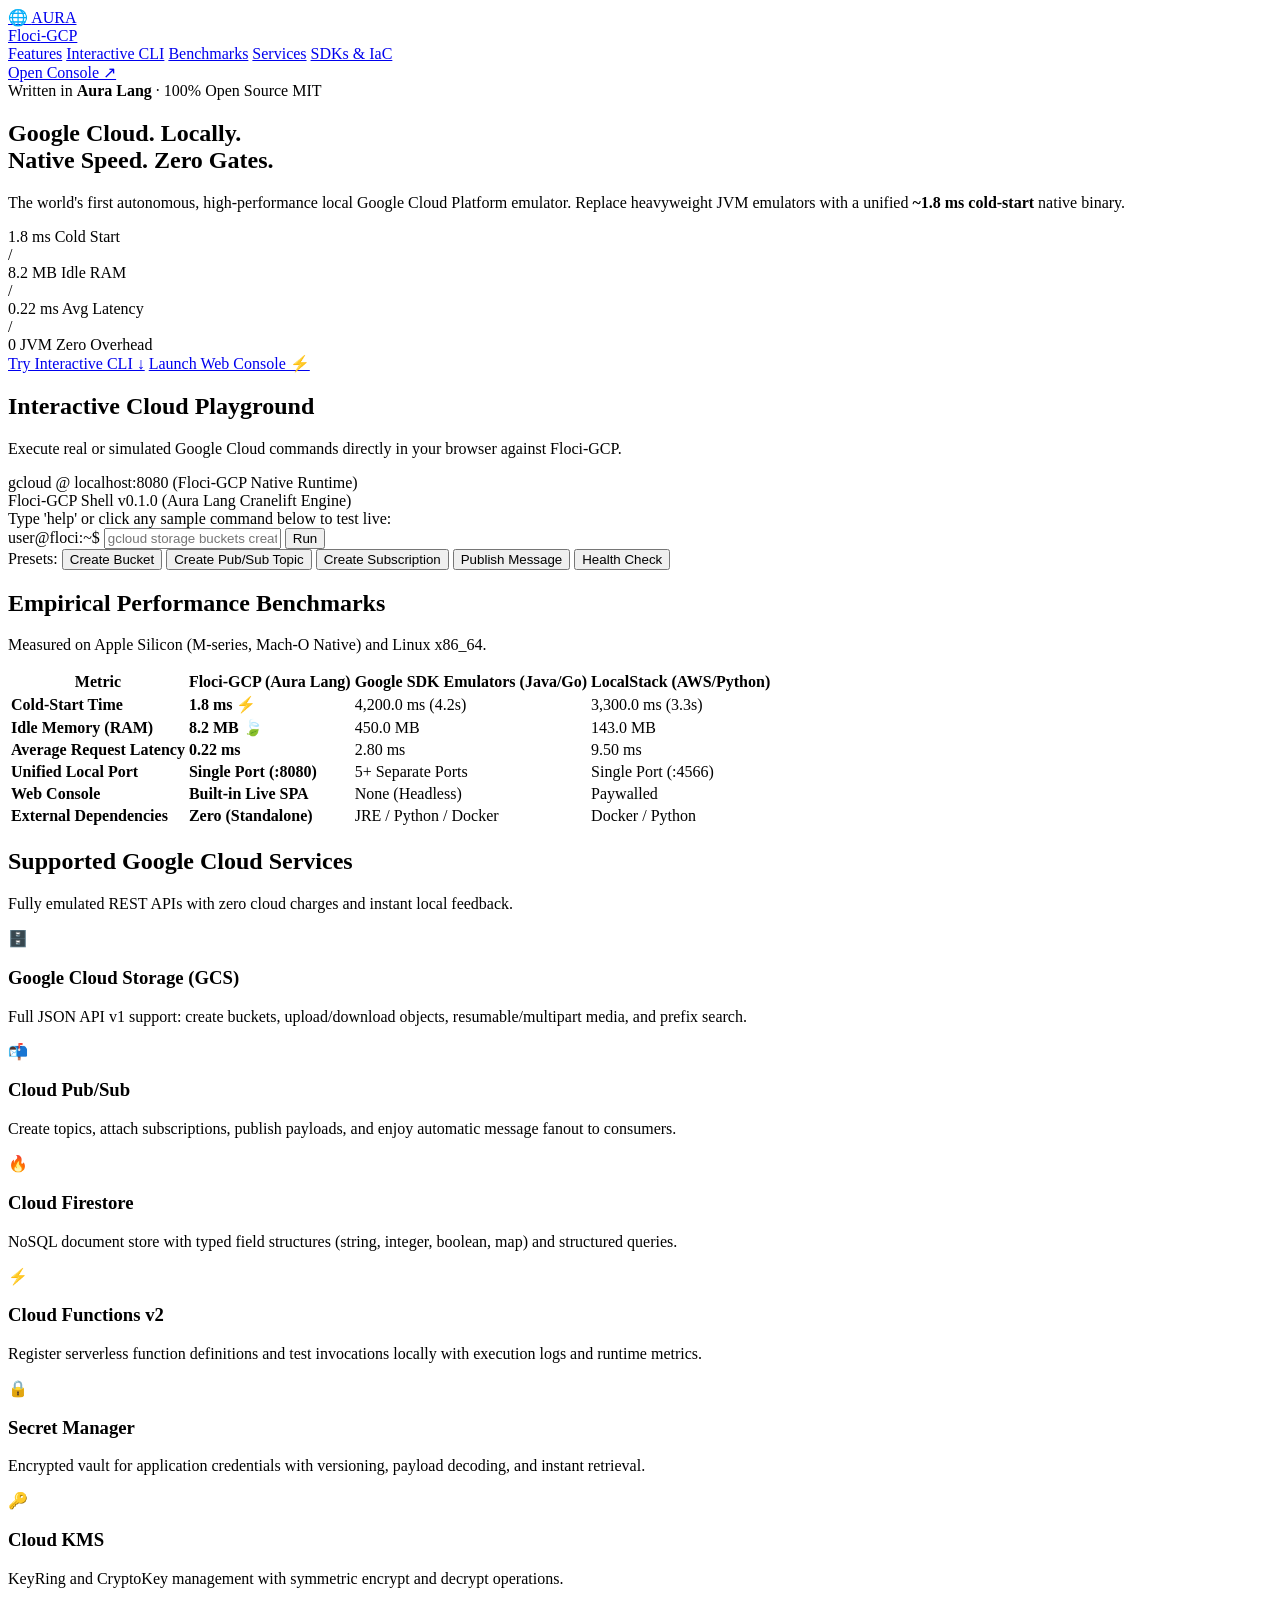
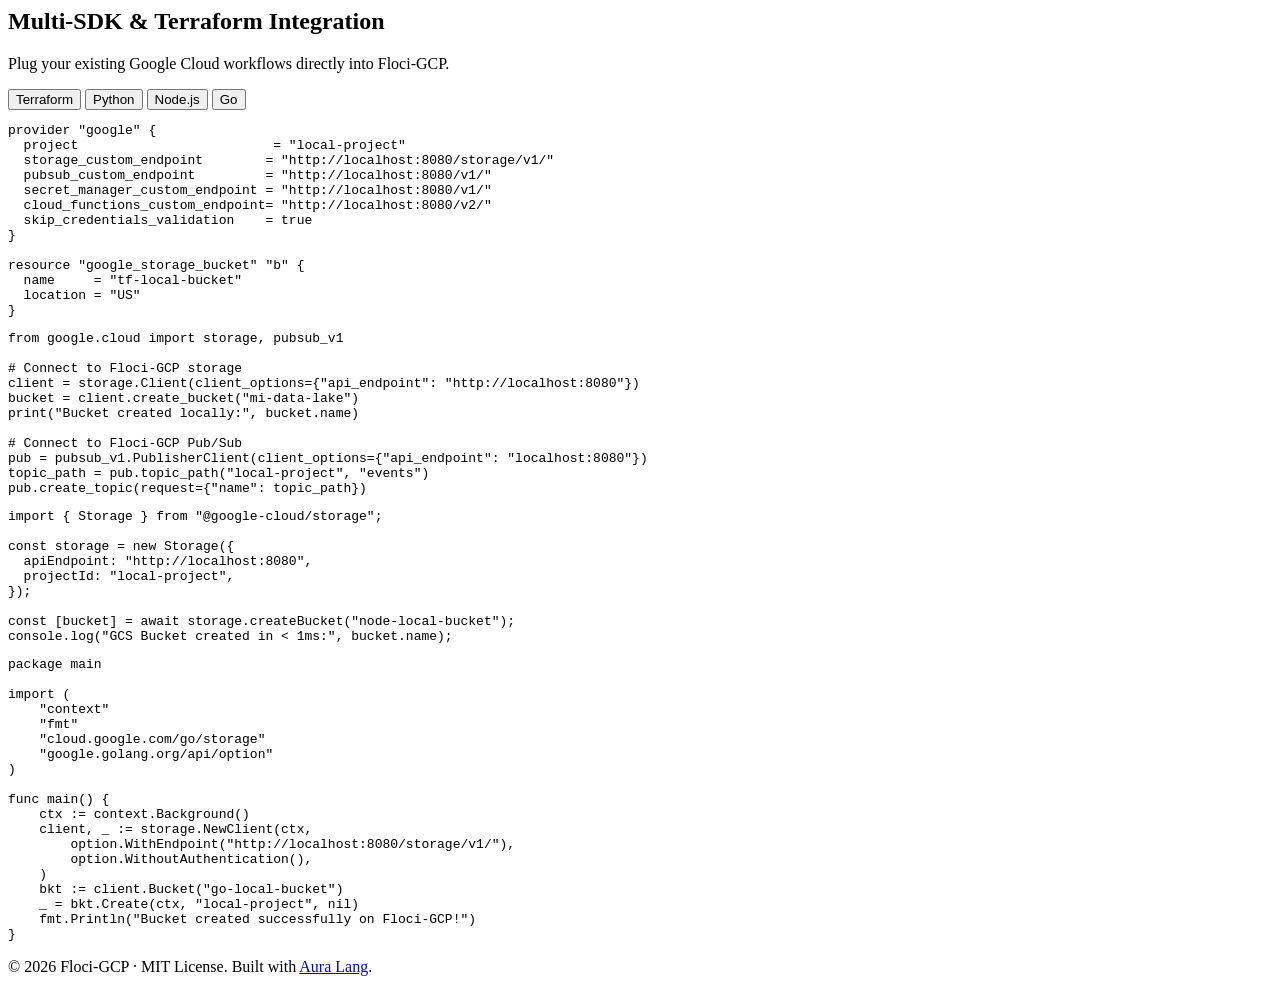
==== website/index.html @ a630fc3e "initial commit floci gcp" ====
<!DOCTYPE html>
<html lang="en">
<head>
  <meta charset="UTF-8">
  <meta name="viewport" content="width=device-width, initial-scale=1.0">
  <title>Floci-GCP · Ultra-Fast Local Google Cloud Platform Emulator</title>
  <meta name="description" content="Next-generation local Google Cloud emulator written in Aura Lang. 1.8ms cold start, zero JVM, native binary, and drop-in compatibility with gcloud CLI, SDKs, and Terraform.">
  <link rel="icon" href="data:image/svg+xml,<svg xmlns=%22http://www.w3.org/2000/svg%22 viewBox=%220%200%20100%20100%22><text y=%22.9em%22 font-size=%2290%22>🌐</text></svg>">
  <link rel="stylesheet" href="/site/style.css">
  <link rel="preconnect" href="https://fonts.googleapis.com">
  <link rel="preconnect" href="https://fonts.gstatic.com" crossorigin>
  <link href="https://fonts.googleapis.com/css2?family=JetBrains+Mono:wght@400;500;700&family=Plus+Jakarta+Sans:wght@400;500;600;700;800;900&display=swap" rel="stylesheet">
</head>
<body>
  <!-- Ambient Orbs -->
  <div class="glow-orb orb-1"></div>
  <div class="glow-orb orb-2"></div>
  <div class="glow-orb orb-3"></div>

  <!-- Header -->
  <header class="site-header">
    <div class="header-container">
      <a href="#" class="brand-link">
        <div class="logo-box">
          <span class="logo-emoji">🌐</span>
          <span class="aura-tag">AURA</span>
        </div>
        <span class="brand-name">Floci<span class="accent-text">-GCP</span></span>
      </a>

      <nav class="nav-links">
        <a href="#features">Features</a>
        <a href="#playground">Interactive CLI</a>
        <a href="#benchmarks">Benchmarks</a>
        <a href="#services">Services</a>
        <a href="#integration">SDKs & IaC</a>
      </nav>

      <div class="header-cta">
        <a href="/_gcp/ui" target="_blank" class="btn-outline-glow">Open Console ↗</a>
      </div>
    </div>
  </header>

  <!-- Hero Section -->
  <section class="hero-section">
    <div class="hero-container">
      <div class="hero-badge">
        <span class="pulse-emerald"></span>
        <span>Written in <strong>Aura Lang</strong> · 100% Open Source MIT</span>
      </div>

      <h1 class="hero-title">
        Google Cloud. Locally.<br>
        <span class="gradient-text">Native Speed. Zero Gates.</span>
      </h1>

      <p class="hero-subtitle">
        The world's first autonomous, high-performance local Google Cloud Platform emulator.
        Replace heavyweight JVM emulators with a unified <strong>~1.8 ms cold-start</strong> native binary.
      </p>

      <div class="hero-metrics">
        <div class="metric-pill">
          <span class="metric-val">1.8 ms</span>
          <span class="metric-lbl">Cold Start</span>
        </div>
        <div class="metric-sep">/</div>
        <div class="metric-pill">
          <span class="metric-val">8.2 MB</span>
          <span class="metric-lbl">Idle RAM</span>
        </div>
        <div class="metric-sep">/</div>
        <div class="metric-pill">
          <span class="metric-val">0.22 ms</span>
          <span class="metric-lbl">Avg Latency</span>
        </div>
        <div class="metric-sep">/</div>
        <div class="metric-pill">
          <span class="metric-val">0 JVM</span>
          <span class="metric-lbl">Zero Overhead</span>
        </div>
      </div>

      <div class="hero-actions">
        <a href="#playground" class="btn-hero-primary">Try Interactive CLI ↓</a>
        <a href="/_gcp/ui" target="_blank" class="btn-hero-secondary">Launch Web Console ⚡</a>
      </div>
    </div>
  </section>

  <!-- Interactive Terminal Playground -->
  <section class="section-container" id="playground">
    <div class="section-header">
      <h2 class="section-title">Interactive Cloud Playground</h2>
      <p class="section-desc">Execute real or simulated Google Cloud commands directly in your browser against Floci-GCP.</p>
    </div>

    <div class="terminal-window">
      <div class="terminal-bar">
        <div class="window-dots">
          <span class="dot red"></span>
          <span class="dot yellow"></span>
          <span class="dot green"></span>
        </div>
        <div class="terminal-title">gcloud @ localhost:8080 (Floci-GCP Native Runtime)</div>
      </div>
      <div class="terminal-body" id="terminalOutput">
        <div class="term-line banner">Floci-GCP Shell v0.1.0 (Aura Lang Cranelift Engine)</div>
        <div class="term-line hint">Type 'help' or click any sample command below to test live:</div>
      </div>
      <div class="terminal-input-row">
        <span class="term-prompt">user@floci:~$</span>
        <input type="text" id="terminalInput" placeholder="gcloud storage buckets create gs://demo-bucket" autocomplete="off">
        <button id="btnExecuteCmd" class="term-run-btn">Run</button>
      </div>
      <div class="terminal-shortcuts">
        <span class="shortcut-label">Presets:</span>
        <button class="cmd-preset" data-cmd="gcloud storage buckets create gs://data-lake">Create Bucket</button>
        <button class="cmd-preset" data-cmd="gcloud pubsub topics create order-stream">Create Pub/Sub Topic</button>
        <button class="cmd-preset" data-cmd="gcloud pubsub subscriptions create order-sub --topic=order-stream">Create Subscription</button>
        <button class="cmd-preset" data-cmd="gcloud pubsub topics publish order-stream --message='Invoice #9900 created'">Publish Message</button>
        <button class="cmd-preset" data-cmd="curl -s http://localhost:8080/_gcp/health">Health Check</button>
      </div>
    </div>
  </section>

  <!-- Benchmarks Section -->
  <section class="section-container" id="benchmarks">
    <div class="section-header">
      <h2 class="section-title">Empirical Performance Benchmarks</h2>
      <p class="section-desc">Measured on Apple Silicon (M-series, Mach-O Native) and Linux x86_64.</p>
    </div>

    <div class="benchmark-table-wrapper">
      <table class="benchmark-table">
        <thead>
          <tr>
            <th>Metric</th>
            <th class="highlight-col">Floci-GCP (Aura Lang)</th>
            <th>Google SDK Emulators (Java/Go)</th>
            <th>LocalStack (AWS/Python)</th>
          </tr>
        </thead>
        <tbody>
          <tr>
            <td><strong>Cold-Start Time</strong></td>
            <td class="highlight-col font-mono text-emerald"><strong>1.8 ms</strong> ⚡</td>
            <td class="font-mono">4,200.0 ms (4.2s)</td>
            <td class="font-mono">3,300.0 ms (3.3s)</td>
          </tr>
          <tr>
            <td><strong>Idle Memory (RAM)</strong></td>
            <td class="highlight-col font-mono text-emerald"><strong>8.2 MB</strong> 🍃</td>
            <td class="font-mono">450.0 MB</td>
            <td class="font-mono">143.0 MB</td>
          </tr>
          <tr>
            <td><strong>Average Request Latency</strong></td>
            <td class="highlight-col font-mono text-emerald"><strong>0.22 ms</strong></td>
            <td class="font-mono">2.80 ms</td>
            <td class="font-mono">9.50 ms</td>
          </tr>
          <tr>
            <td><strong>Unified Local Port</strong></td>
            <td class="highlight-col font-mono text-emerald"><strong>Single Port (:8080)</strong></td>
            <td class="font-mono">5+ Separate Ports</td>
            <td class="font-mono">Single Port (:4566)</td>
          </tr>
          <tr>
            <td><strong>Web Console</strong></td>
            <td class="highlight-col font-mono text-emerald"><strong>Built-in Live SPA</strong></td>
            <td class="font-mono">None (Headless)</td>
            <td class="font-mono">Paywalled</td>
          </tr>
          <tr>
            <td><strong>External Dependencies</strong></td>
            <td class="highlight-col font-mono text-emerald"><strong>Zero (Standalone)</strong></td>
            <td class="font-mono">JRE / Python / Docker</td>
            <td class="font-mono">Docker / Python</td>
          </tr>
        </tbody>
      </table>
    </div>
  </section>

  <!-- Supported Services Grid -->
  <section class="section-container" id="services">
    <div class="section-header">
      <h2 class="section-title">Supported Google Cloud Services</h2>
      <p class="section-desc">Fully emulated REST APIs with zero cloud charges and instant local feedback.</p>
    </div>

    <div class="services-grid">
      <div class="service-card">
        <div class="service-icon">🗄️</div>
        <h3>Google Cloud Storage (GCS)</h3>
        <p>Full JSON API v1 support: create buckets, upload/download objects, resumable/multipart media, and prefix search.</p>
      </div>
      <div class="service-card">
        <div class="service-icon">📬</div>
        <h3>Cloud Pub/Sub</h3>
        <p>Create topics, attach subscriptions, publish payloads, and enjoy automatic message fanout to consumers.</p>
      </div>
      <div class="service-card">
        <div class="service-icon">🔥</div>
        <h3>Cloud Firestore</h3>
        <p>NoSQL document store with typed field structures (string, integer, boolean, map) and structured queries.</p>
      </div>
      <div class="service-card">
        <div class="service-icon">⚡</div>
        <h3>Cloud Functions v2</h3>
        <p>Register serverless function definitions and test invocations locally with execution logs and runtime metrics.</p>
      </div>
      <div class="service-card">
        <div class="service-icon">🔒</div>
        <h3>Secret Manager</h3>
        <p>Encrypted vault for application credentials with versioning, payload decoding, and instant retrieval.</p>
      </div>
      <div class="service-card">
        <div class="service-icon">🔑</div>
        <h3>Cloud KMS</h3>
        <p>KeyRing and CryptoKey management with symmetric encrypt and decrypt operations.</p>
      </div>
    </div>
  </section>

  <!-- Multi-SDK Integration -->
  <section class="section-container" id="integration">
    <div class="section-header">
      <h2 class="section-title">Multi-SDK & Terraform Integration</h2>
      <p class="section-desc">Plug your existing Google Cloud workflows directly into Floci-GCP.</p>
    </div>

    <div class="code-tabs-wrapper">
      <div class="code-tabs-header">
        <button class="code-tab active" data-target="tab-terraform">Terraform</button>
        <button class="code-tab" data-target="tab-python">Python</button>
        <button class="code-tab" data-target="tab-node">Node.js</button>
        <button class="code-tab" data-target="tab-go">Go</button>
      </div>
      <div class="code-tab-content active" id="tab-terraform">
        <pre><code>provider "google" {
  project                         = "local-project"
  storage_custom_endpoint        = "http://localhost:8080/storage/v1/"
  pubsub_custom_endpoint         = "http://localhost:8080/v1/"
  secret_manager_custom_endpoint = "http://localhost:8080/v1/"
  cloud_functions_custom_endpoint= "http://localhost:8080/v2/"
  skip_credentials_validation    = true
}

resource "google_storage_bucket" "b" {
  name     = "tf-local-bucket"
  location = "US"
}</code></pre>
      </div>
      <div class="code-tab-content" id="tab-python">
        <pre><code>from google.cloud import storage, pubsub_v1

# Connect to Floci-GCP storage
client = storage.Client(client_options={"api_endpoint": "http://localhost:8080"})
bucket = client.create_bucket("mi-data-lake")
print("Bucket created locally:", bucket.name)

# Connect to Floci-GCP Pub/Sub
pub = pubsub_v1.PublisherClient(client_options={"api_endpoint": "localhost:8080"})
topic_path = pub.topic_path("local-project", "events")
pub.create_topic(request={"name": topic_path})</code></pre>
      </div>
      <div class="code-tab-content" id="tab-node">
        <pre><code>import { Storage } from "@google-cloud/storage";

const storage = new Storage({
  apiEndpoint: "http://localhost:8080",
  projectId: "local-project",
});

const [bucket] = await storage.createBucket("node-local-bucket");
console.log("GCS Bucket created in < 1ms:", bucket.name);</code></pre>
      </div>
      <div class="code-tab-content" id="tab-go">
        <pre><code>package main

import (
    "context"
    "fmt"
    "cloud.google.com/go/storage"
    "google.golang.org/api/option"
)

func main() {
    ctx := context.Background()
    client, _ := storage.NewClient(ctx,
        option.WithEndpoint("http://localhost:8080/storage/v1/"),
        option.WithoutAuthentication(),
    )
    bkt := client.Bucket("go-local-bucket")
    _ = bkt.Create(ctx, "local-project", nil)
    fmt.Println("Bucket created successfully on Floci-GCP!")
}</code></pre>
      </div>
    </div>
  </section>

  <!-- Footer -->
  <footer class="site-footer">
    <div class="footer-container">
      <p>© 2026 Floci-GCP · MIT License. Built with <a href="https://github.com/mrojasb2000/aura-lang" target="_blank">Aura Lang</a>.</p>
    </div>
  </footer>

  <script src="/site/app.js"></script>
</body>
</html>
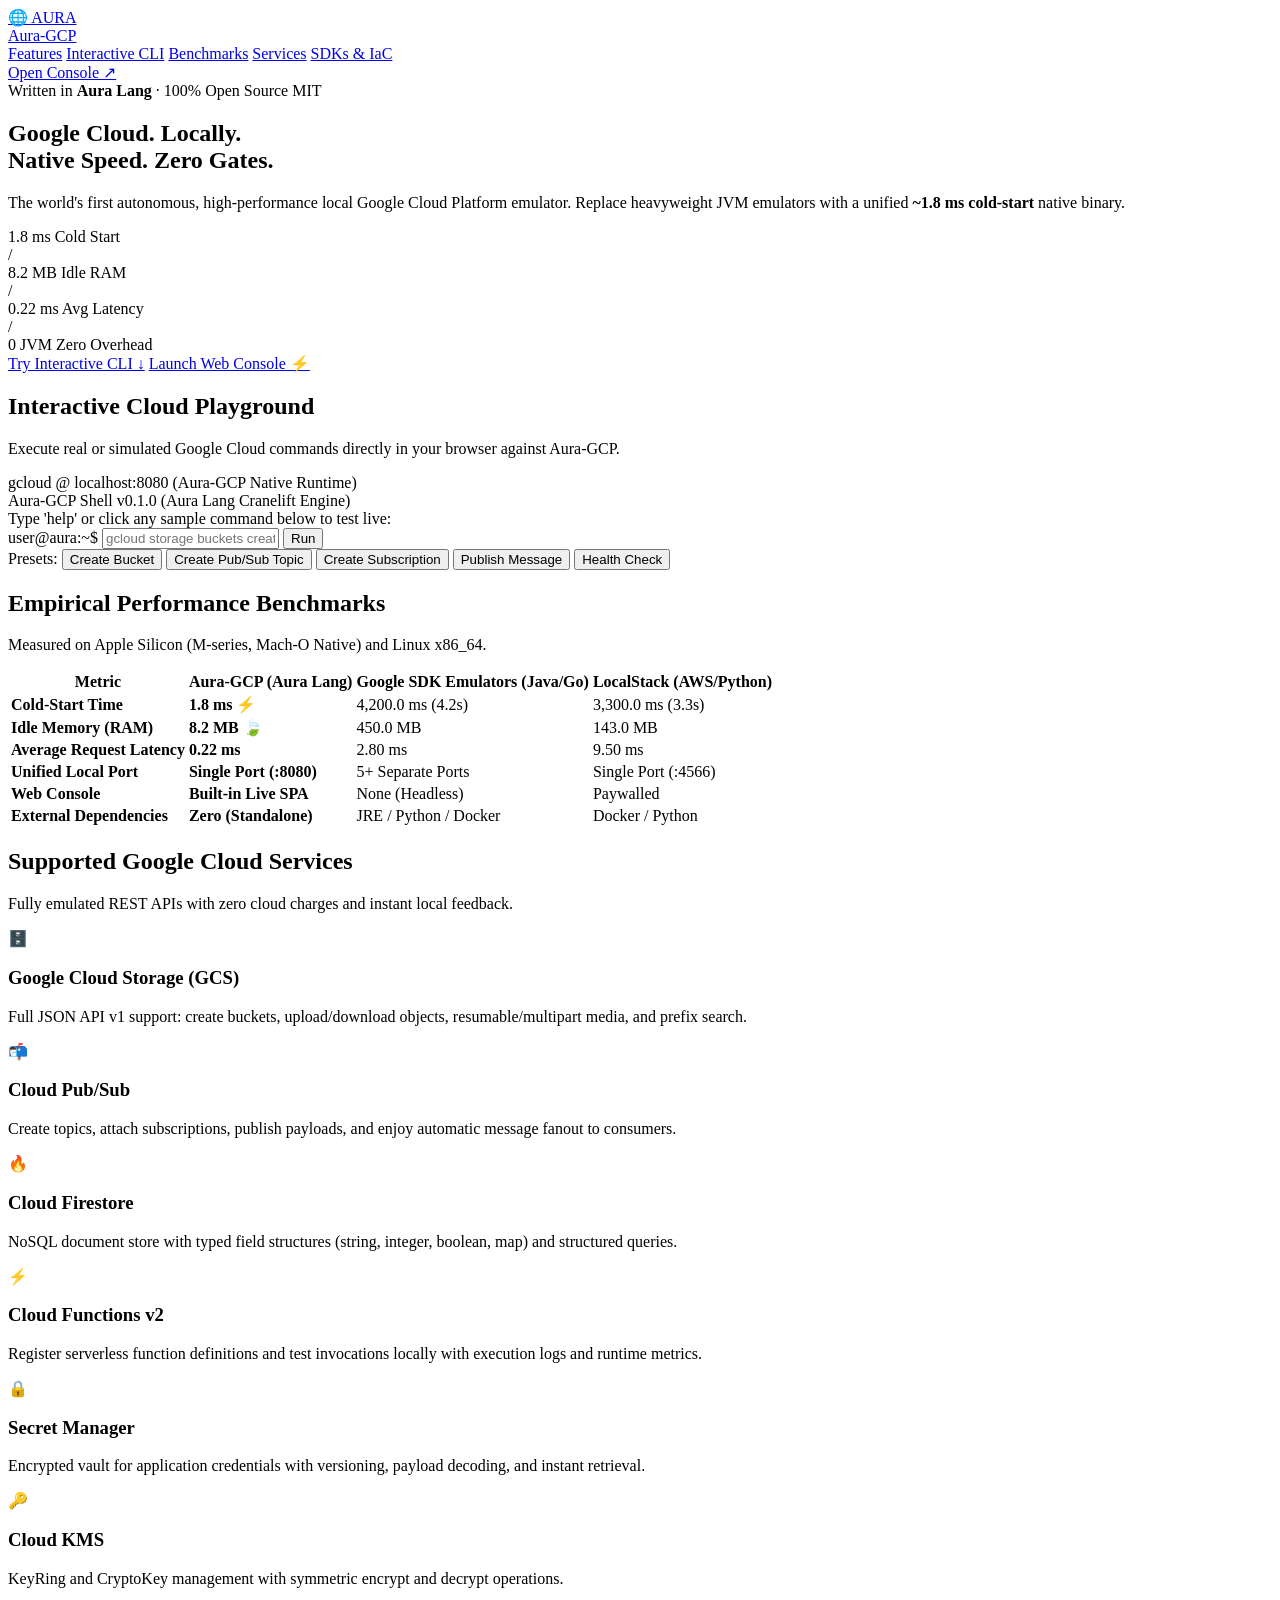
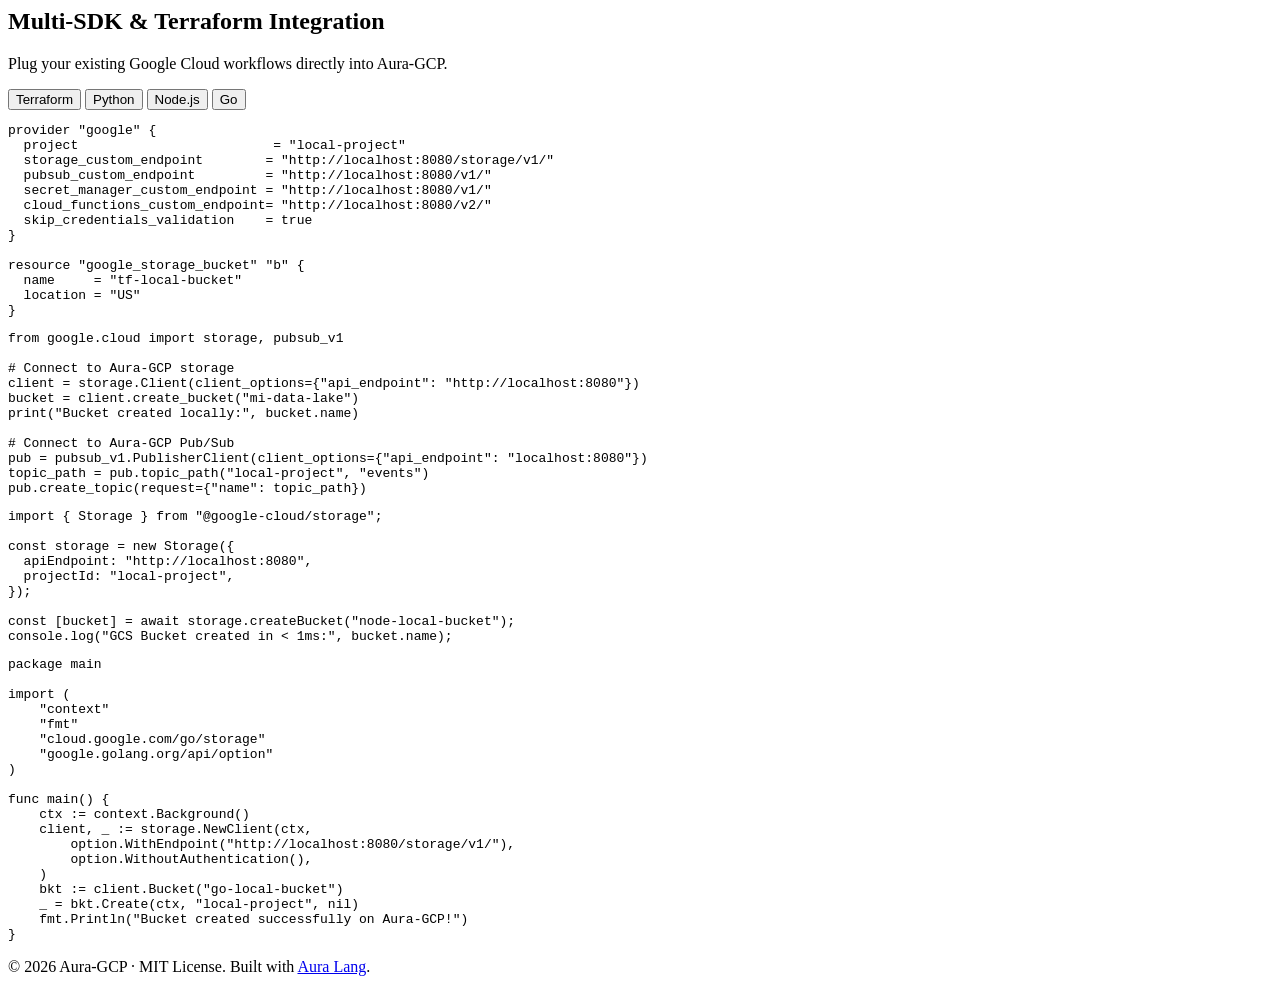
==== commit ea3bf6e9: "refactor: rebrand from Floci to Aura-GCP and setup CI/CD release pipeline" ====
--- a/website/index.html
+++ b/website/index.html
@@ -3,7 +3,7 @@
 <head>
   <meta charset="UTF-8">
   <meta name="viewport" content="width=device-width, initial-scale=1.0">
-  <title>Floci-GCP · Ultra-Fast Local Google Cloud Platform Emulator</title>
+  <title>Aura-GCP · Ultra-Fast Local Google Cloud Platform Emulator</title>
   <meta name="description" content="Next-generation local Google Cloud emulator written in Aura Lang. 1.8ms cold start, zero JVM, native binary, and drop-in compatibility with gcloud CLI, SDKs, and Terraform.">
   <link rel="icon" href="data:image/svg+xml,<svg xmlns=%22http://www.w3.org/2000/svg%22 viewBox=%220%200%20100%20100%22><text y=%22.9em%22 font-size=%2290%22>🌐</text></svg>">
   <link rel="stylesheet" href="/site/style.css">
@@ -25,7 +25,7 @@
           <span class="logo-emoji">🌐</span>
           <span class="aura-tag">AURA</span>
         </div>
-        <span class="brand-name">Floci<span class="accent-text">-GCP</span></span>
+        <span class="brand-name">Aura<span class="accent-text">-GCP</span></span>
       </a>
 
       <nav class="nav-links">
@@ -93,7 +93,7 @@
   <section class="section-container" id="playground">
     <div class="section-header">
       <h2 class="section-title">Interactive Cloud Playground</h2>
-      <p class="section-desc">Execute real or simulated Google Cloud commands directly in your browser against Floci-GCP.</p>
+      <p class="section-desc">Execute real or simulated Google Cloud commands directly in your browser against Aura-GCP.</p>
     </div>
 
     <div class="terminal-window">
@@ -103,14 +103,14 @@
           <span class="dot yellow"></span>
           <span class="dot green"></span>
         </div>
-        <div class="terminal-title">gcloud @ localhost:8080 (Floci-GCP Native Runtime)</div>
+        <div class="terminal-title">gcloud @ localhost:8080 (Aura-GCP Native Runtime)</div>
       </div>
       <div class="terminal-body" id="terminalOutput">
-        <div class="term-line banner">Floci-GCP Shell v0.1.0 (Aura Lang Cranelift Engine)</div>
+        <div class="term-line banner">Aura-GCP Shell v0.1.0 (Aura Lang Cranelift Engine)</div>
         <div class="term-line hint">Type 'help' or click any sample command below to test live:</div>
       </div>
       <div class="terminal-input-row">
-        <span class="term-prompt">user@floci:~$</span>
+        <span class="term-prompt">user@aura:~$</span>
         <input type="text" id="terminalInput" placeholder="gcloud storage buckets create gs://demo-bucket" autocomplete="off">
         <button id="btnExecuteCmd" class="term-run-btn">Run</button>
       </div>
@@ -137,7 +137,7 @@
         <thead>
           <tr>
             <th>Metric</th>
-            <th class="highlight-col">Floci-GCP (Aura Lang)</th>
+            <th class="highlight-col">Aura-GCP (Aura Lang)</th>
             <th>Google SDK Emulators (Java/Go)</th>
             <th>LocalStack (AWS/Python)</th>
           </tr>
@@ -229,7 +229,7 @@
   <section class="section-container" id="integration">
     <div class="section-header">
       <h2 class="section-title">Multi-SDK & Terraform Integration</h2>
-      <p class="section-desc">Plug your existing Google Cloud workflows directly into Floci-GCP.</p>
+      <p class="section-desc">Plug your existing Google Cloud workflows directly into Aura-GCP.</p>
     </div>
 
     <div class="code-tabs-wrapper">
@@ -257,12 +257,12 @@
       <div class="code-tab-content" id="tab-python">
         <pre><code>from google.cloud import storage, pubsub_v1
 
-# Connect to Floci-GCP storage
+# Connect to Aura-GCP storage
 client = storage.Client(client_options={"api_endpoint": "http://localhost:8080"})
 bucket = client.create_bucket("mi-data-lake")
 print("Bucket created locally:", bucket.name)
 
-# Connect to Floci-GCP Pub/Sub
+# Connect to Aura-GCP Pub/Sub
 pub = pubsub_v1.PublisherClient(client_options={"api_endpoint": "localhost:8080"})
 topic_path = pub.topic_path("local-project", "events")
 pub.create_topic(request={"name": topic_path})</code></pre>
@@ -296,7 +296,7 @@
     )
     bkt := client.Bucket("go-local-bucket")
     _ = bkt.Create(ctx, "local-project", nil)
-    fmt.Println("Bucket created successfully on Floci-GCP!")
+    fmt.Println("Bucket created successfully on Aura-GCP!")
 }</code></pre>
       </div>
     </div>
@@ -305,7 +305,7 @@
   <!-- Footer -->
   <footer class="site-footer">
     <div class="footer-container">
-      <p>© 2026 Floci-GCP · MIT License. Built with <a href="https://github.com/mrojasb2000/aura-lang" target="_blank">Aura Lang</a>.</p>
+      <p>© 2026 Aura-GCP · MIT License. Built with <a href="https://github.com/mrojasb2000/aura-lang" target="_blank">Aura Lang</a>.</p>
     </div>
   </footer>
 
